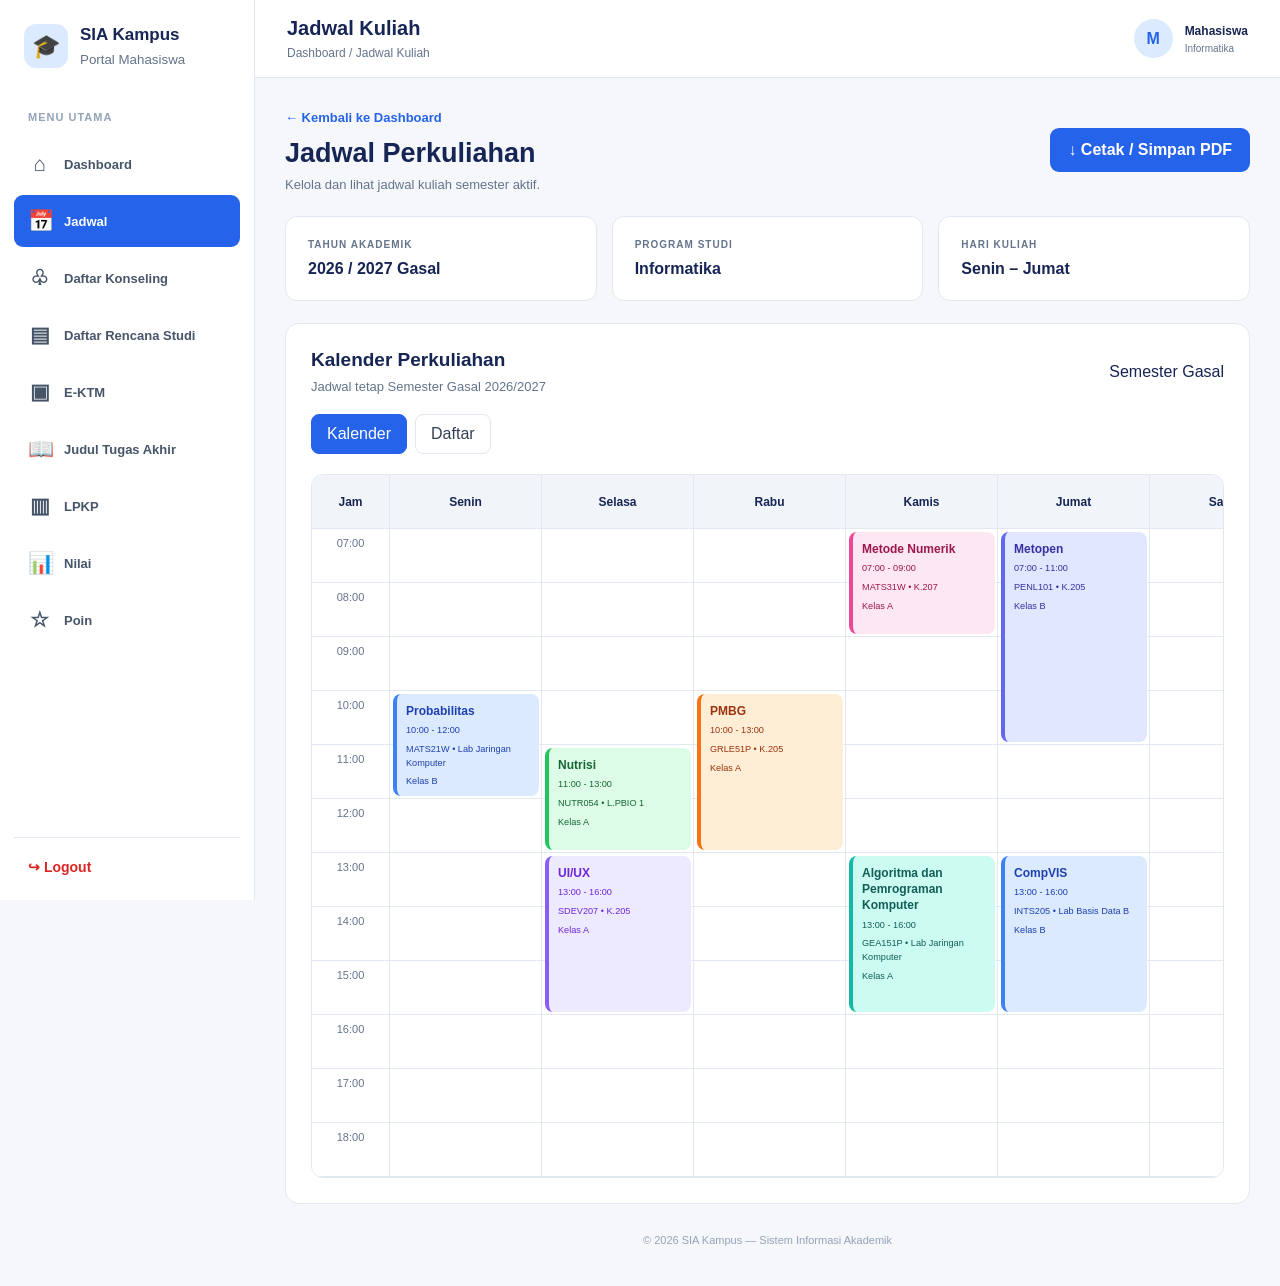
==== pages/jadwal.html @ 53111e45 "Jadwal ak" ====
<!DOCTYPE html>
<html lang="id">
<head>
  <meta charset="UTF-8">
  <meta name="viewport" content="width=device-width, initial-scale=1.0">
  <title>Jadwal Kuliah | SIA Kampus</title>

  <link rel="stylesheet" href="../assets/css/dashboard.css">
  <link rel="stylesheet" href="../assets/css/jadwal.css">
</head>
<body>

<div class="app">

  <aside class="sidebar" id="sidebar">
    <div class="brand">
      <div class="brand-logo">🎓</div>
      <div>
        <h2>SIA Kampus</h2>
        <small>Portal Mahasiswa</small>
      </div>
    </div>

    <p class="menu-label">MENU UTAMA</p>

    <nav class="navigation" aria-label="Navigasi utama">
      <a href="dashboard.html" class="nav-link">
        <span>⌂</span> Dashboard
      </a>

        <a href="jadwal.html" class="nav-link active">
            <span>📅</span>
            Jadwal
        </a>

      <a href="daftar konseling.html" class="nav-link">
        <span>♧</span> Daftar Konseling
      </a>

      <a href="daftar rencana studi.html" class="nav-link">
        <span>▤</span> Daftar Rencana Studi
      </a>

      <a href="e-ktm.html" class="nav-link">
        <span>▣</span> E-KTM
      </a>

      <a href="judul tugas akhir.html" class="nav-link">
        <span>📖</span> Judul Tugas Akhir
      </a>

      <a href="lpkp.html" class="nav-link">
        <span>▥</span> LPKP
      </a>

      <a href="nilai.html" class="nav-link">
        <span>📊</span> Nilai
      </a>

      <a href="poin.html" class="nav-link">
        <span>☆</span> Poin
      </a>
    </nav>

    <div class="sidebar-footer">
      <a href="../index.html" class="logout">↪ Logout</a>
    </div>
  </aside>

  <div class="main-area">
    <header class="topbar">
      <button id="menuButton" class="menu-button"
        aria-label="Buka menu" aria-expanded="false"
        aria-controls="sidebar">☰</button>

      <div class="header-title">
        <h2>Jadwal Kuliah</h2>
        <p>Dashboard / Jadwal Kuliah</p>
      </div>

      <div class="user-profile">
        <div class="avatar">M</div>
        <div class="user-info">
          <strong>Mahasiswa</strong>
          <small>Informatika</small>
        </div>
      </div>
    </header>

    <main class="content jadwal-page">

      <div class="jadwal-heading">
        <div>
          <a href="dashboard.html" class="back-link">
            ← Kembali ke Dashboard
          </a>
          <h1>Jadwal Perkuliahan</h1>
          <p>Kelola dan lihat jadwal kuliah semester aktif.</p>
        </div>
        <button class="download-btn" id="printSchedule">
          ↓ Cetak / Simpan PDF
        </button>
      </div>

      <section class="jadwal-info">
        <div>
          <span class="info-label">TAHUN AKADEMIK</span>
          <strong>2026 / 2027 Gasal</strong>
        </div>
        <div>
          <span class="info-label">PROGRAM STUDI</span>
          <strong>Informatika</strong>
        </div>
        <div>
          <span class="info-label">HARI KULIAH</span>
          <strong>Senin – Jumat</strong>
        </div>
      </section>

      <section class="panel jadwal-panel">

<div class="jadwal-toolbar">
  <div>
    <h2>Kalender Perkuliahan</h2>
    <p>Jadwal tetap Semester Gasal 2026/2027</p>
  </div>

  <span class="semester-badge">
    Semester Gasal
  </span>
</div>

        <div class="view-controls">
          <button class="view-btn active" data-view="calendar">
            Kalender
          </button>
          <button class="view-btn" data-view="list">
            Daftar
          </button>
        </div>

        <div class="calendar-scroll" id="calendarView">
          <div class="calendar-grid" id="calendarGrid"></div>
        </div>

        <div id="listView" class="list-view" hidden></div>
      </section>

      <footer class="page-footer">
        © 2026 SIA Kampus — Sistem Informasi Akademik
      </footer>
    </main>
  </div>
</div>

<script src="../assets/js/jadwal.js"></script>
</body>
</html>
---- assets/css/dashboard.css ----
:root {
  --primary: #2563eb;
  --primary-dark: #1e40af;
  --background: #f5f7fb;
  --surface: #ffffff;
  --text: #172554;
  --muted: #64748b;
  --border: #e2e8f0;
}

* {
  box-sizing: border-box;
}

html {
  scroll-behavior: smooth;
}

body {
  margin: 0;
  font-family: Arial, sans-serif;
  color: var(--text);
  background: var(--background);
}

button, a {
  font: inherit;
}

a {
  text-decoration: none;
  color: inherit;
}

button {
  cursor: pointer;
}

.app {
  display: flex;
  min-height: 100vh;
}

/* SIDEBAR */

.sidebar {
  width: 255px;
  flex-shrink: 0;
  background: white;
  border-right: 1px solid var(--border);
  display: flex;
  flex-direction: column;
  padding: 24px 14px;
  position: sticky;
  top: 0;
  height: 100vh;
  overflow-y: auto;
}

.brand {
  display: flex;
  align-items: center;
  gap: 12px;
  padding: 0 10px 32px;
}

.brand-logo {
  background: #dbeafe;
  width: 44px;
  height: 44px;
  display: grid;
  place-items: center;
  border-radius: 12px;
  font-size: 23px;
}

.brand h2 {
  font-size: 17px;
  margin: 0 0 5px;
}

.brand small {
  color: var(--muted);
}

.menu-label {
  font-size: 11px;
  color: #94a3b8;
  font-weight: bold;
  letter-spacing: 1px;
  padding-left: 14px;
  margin-bottom: 15px;
}

.navigation {
  display: flex;
  flex-direction: column;
  gap: 5px;
}

.nav-link {
  display: flex;
  align-items: center;
  gap: 13px;
  width: 100%;
  border: none;
  text-align: left;
  background: transparent;
  color: #475569;
  padding: 14px;
  border-radius: 9px;
  font-size: 13px;
  font-weight: 600;
  transition: 0.2s;
}

.nav-link > span:first-child {
  font-size: 21px;
  width: 23px;
  text-align: center;
}

.nav-link:hover,
.nav-link.active {
  background: #eff6ff;
  color: var(--primary);
}

.nav-link.active {
  background: var(--primary);
  color: white;
}

.arrow {
  margin-left: auto;
}

.submenu {
  padding: 5px 0 10px 48px;
}

.submenu[hidden] {
  display: none;
}

.submenu a {
  display: block;
  color: var(--muted);
  padding: 10px 5px;
  font-size: 13px;
}

.submenu a:hover {
  color: var(--primary);
}

.sidebar-footer {
  margin-top: auto;
  padding: 20px 14px 0;
  border-top: 1px solid var(--border);
}

.logout {
  font-size: 14px;
  color: #dc2626;
  font-weight: 600;
}

/* MAIN */

.main-area {
  flex: 1;
  min-width: 0;
}

.topbar {
  background: white;
  border-bottom: 1px solid var(--border);
  min-height: 78px;
  display: flex;
  align-items: center;
  padding: 15px 32px;
  gap: 15px;
}

.header-title {
  flex: 1;
}

.header-title h2 {
  font-size: 20px;
  margin: 0 0 6px;
}

.header-title p {
  font-size: 12px;
  color: var(--muted);
  margin: 0;
}

.user-profile {
  display: flex;
  align-items: center;
  gap: 12px;
}

.avatar {
  width: 39px;
  height: 39px;
  border-radius: 50%;
  background: #dbeafe;
  color: var(--primary);
  display: grid;
  place-items: center;
  font-weight: bold;
}

.user-info {
  display: flex;
  flex-direction: column;
  gap: 5px;
  font-size: 12px;
}

.user-info small {
  color: var(--muted);
}

.menu-button {
  display: none;
  border: 0;
  background: none;
  font-size: 23px;
  color: var(--text);
}

.content {
  padding: 30px;
  max-width: 1600px;
  margin: auto;
}

/* WELCOME */

.welcome-banner {
  background: linear-gradient(115deg, #1e40af, #3b82f6);
  color: white;
  padding: 35px;
  border-radius: 16px;
  display: flex;
  align-items: center;
  justify-content: space-between;
  overflow: hidden;
}

.welcome-banner p {
  margin: 0 0 12px;
  color: #bfdbfe;
}

.welcome-banner h1 {
  font-size: clamp(23px, 3vw, 30px);
  margin: 0 0 14px;
}

.welcome-banner span {
  color: #dbeafe;
  font-size: 13px;
  line-height: 1.7;
}

.welcome-icon {
  font-size: 84px;
  opacity: 0.9;
}

.student-card {
  margin-top: 22px;
  padding: 23px 26px;
  background: white;
  border: 1px solid var(--border);
  border-radius: 14px;
  display: flex;
  justify-content: space-between;
  align-items: center;
  gap: 12px;
}

.eyebrow {
  font-size: 10px !important;
  color: var(--primary) !important;
  font-weight: 700;
  letter-spacing: 1px;
}

.student-card h2 {
  font-size: 19px;
  margin: 10px 0;
}

.student-card p {
  font-size: 13px;
  color: var(--muted);
  margin: 0;
}

.status-badge {
  font-size: 12px;
  color: #15803d;
  background: #dcfce7;
  border-radius: 30px;
  padding: 8px 14px;
  white-space: nowrap;
}

/* STATISTICS */

.summary-grid {
  display: grid;
  grid-template-columns: repeat(3, 1fr);
  gap: 18px;
  margin: 22px 0;
}

.stat-card {
  display: flex;
  align-items: center;
  gap: 16px;
  background: white;
  border: 1px solid var(--border);
  border-radius: 14px;
  padding: 23px;
}

.stat-icon {
  width: 54px;
  height: 54px;
  border-radius: 12px;
  display: grid;
  place-items: center;
  font-size: 24px;
  flex-shrink: 0;
}

.blue { background: #dbeafe; }
.green { background: #dcfce7; }
.purple { background: #ede9fe; }

.stat-card p {
  color: var(--muted);
  font-size: 12px;
  margin: 0 0 7px;
}

.stat-card h2 {
  font-size: 28px;
  margin: 0 0 7px;
}

.stat-card .stat-text {
  font-size: 19px;
}

.stat-card small {
  color: var(--muted);
  font-size: 11px;
}

/* CONTENT PANELS */

.dashboard-grid {
  display: grid;
  grid-template-columns: 1.45fr 1fr;
  gap: 22px;
}

.panel {
  background: white;
  padding: 24px;
  border: 1px solid var(--border);
  border-radius: 14px;
  min-width: 0;
}

.section-heading {
  display: flex;
  justify-content: space-between;
  align-items: center;
  margin-bottom: 22px;
}

.section-heading h2 {
  font-size: 17px;
  margin: 0 0 7px;
}

.section-heading p {
  font-size: 12px;
  color: var(--muted);
  margin: 0;
}

.day-tabs {
  display: grid;
  grid-template-columns: repeat(6, 1fr);
  gap: 6px;
  background: #f1f5f9;
  border-radius: 10px;
  padding: 5px;
  margin-bottom: 18px;
}

.day-tabs button {
  padding: 12px 3px;
  background: transparent;
  border: none;
  color: var(--muted);
  border-radius: 8px;
  font-size: 12px;
}

.day-tabs button.selected {
  color: white;
  background: var(--primary);
  font-weight: bold;
}

.schedule-list {
  display: flex;
  flex-direction: column;
  gap: 10px;
}

.schedule-item {
  padding: 15px;
  background: #f8fafc;
  border-radius: 10px;
  border-left: 3px solid var(--primary);
  display: flex;
  gap: 16px;
  align-items: flex-start;
}

.schedule-time {
  min-width: 80px;
  color: var(--primary);
  font-size: 12px;
  font-weight: bold;
}

.schedule-detail h3 {
  font-size: 13px;
  margin: 0 0 6px;
  line-height: 1.4;
}

.schedule-detail p {
  color: var(--muted);
  font-size: 11px;
  margin: 0;
  line-height: 1.7;
}

.empty-state {
  text-align: center;
  padding: 25px;
  color: var(--muted);
  font-size: 13px;
}

/* ANNOUNCEMENTS */

.announcement {
  padding: 16px 0;
  border-bottom: 1px solid var(--border);
}

.announcement:last-child {
  border-bottom: none;
}

.announcement h3 {
  font-size: 13px;
  margin: 12px 0 7px;
}

.announcement p {
  font-size: 12px;
  color: var(--muted);
  line-height: 1.7;
  margin: 0;
}

.tag {
  display: inline-block;
  padding: 5px 9px;
  border-radius: 6px;
  font-size: 10px;
  font-weight: bold;
}

.important {
  background: #fee2e2;
  color: #b91c1c;
}

.academic {
  background: #dbeafe;
  color: #1d4ed8;
}

.finance {
  background: #fef3c7;
  color: #92400e;
}

/* QUICK ACCESS */

.quick-section {
  margin-top: 22px;
}

.quick-grid {
  display: grid;
  grid-template-columns: repeat(4, 1fr);
  gap: 15px;
}

.quick-card {
  background: #f8fafc;
  border: 1px solid var(--border);
  border-radius: 12px;
  padding: 23px 12px;
  display: flex;
  flex-direction: column;
  align-items: center;
  gap: 10px;
  text-align: center;
  transition: 0.2s;
}

.quick-card:hover {
  background: #eff6ff;
  border-color: #bfdbfe;
  transform: translateY(-2px);
}

.quick-card > span {
  font-size: 28px;
}

.quick-card strong {
  font-size: 13px;
}

.quick-card small {
  font-size: 11px;
  color: var(--muted);
}

.section-preview {
  margin-top: 22px;
  scroll-margin-top: 20px;
}

.section-preview[hidden] {
  display: none;
}

.section-preview h2 {
  font-size: 18px;
}

.section-preview p {
  color: var(--muted);
  font-size: 13px;
}

.preview-note {
  background: #f1f5f9;
  padding: 16px;
  border-radius: 10px;
}

.page-footer {
  margin: 30px 0 10px;
  text-align: center;
  font-size: 11px;
  color: #94a3b8;
}

/* RESPONSIVE */

@media (max-width: 1100px) {
  .summary-grid {
    grid-template-columns: repeat(2, 1fr);
  }

  .dashboard-grid {
    grid-template-columns: 1fr;
  }
}

@media (max-width: 768px) {
  .sidebar {
    position: fixed;
    left: -270px;
    top: 0;
    z-index: 100;
    box-shadow: 4px 0 15px rgba(0, 0, 0, 0.08);
    transition: left 0.25s;
  }

  .sidebar.open {
    left: 0;
  }

  .menu-button {
    display: block;
  }

  .topbar {
    padding: 15px 20px;
  }

  .content {
    padding: 18px;
  }

  .summary-grid {
    grid-template-columns: 1fr;
  }

  .quick-grid {
    grid-template-columns: repeat(2, 1fr);
  }

  .welcome-icon {
    display: none;
  }

  .student-card {
    align-items: flex-start;
    flex-direction: column;
  }

  .user-info {
    display: none;
  }
}

@media (max-width: 420px) {
  .panel {
    padding: 17px;
  }

  .schedule-item {
    flex-direction: column;
    gap: 8px;
  }

  .quick-grid {
    gap: 9px;
  }

  .day-tabs button {
    font-size: 11px;
  }

  .schedule-link {
  color: #2563eb;
  font-size: 12px;
  font-weight: 600;
  text-decoration: none;
}

.schedule-link:hover {
  text-decoration: underline;
}
}
---- assets/css/jadwal.css ----
.jadwal-page {
  max-width: 1600px;
}

.jadwal-heading {
  display: flex;
  align-items: center;
  justify-content: space-between;
  gap: 20px;
  margin-bottom: 24px;
}

.jadwal-heading h1 {
  font-size: 27px;
  margin: 12px 0 8px;
}

.jadwal-heading p,
.jadwal-toolbar p {
  color: #64748b;
  font-size: 13px;
  margin: 0;
}

.back-link {
  font-size: 13px;
  color: #2563eb;
  font-weight: 600;
}

.download-btn {
  background: #2563eb;
  border: 0;
  border-radius: 9px;
  color: #fff;
  padding: 13px 18px;
  cursor: pointer;
  font-weight: 600;
}

.download-btn:hover {
  background: #1d4ed8;
}

.jadwal-info {
  display: grid;
  grid-template-columns: repeat(3, 1fr);
  gap: 15px;
  margin-bottom: 22px;
}

.jadwal-info > div {
  display: flex;
  flex-direction: column;
  gap: 10px;
  padding: 22px;
  background: #fff;
  border: 1px solid #e2e8f0;
  border-radius: 12px;
}

.info-label {
  font-size: 10px;
  letter-spacing: 1px;
  font-weight: 700;
  color: #64748b;
}

.jadwal-info strong {
  font-size: 16px;
}

.jadwal-panel {
  padding: 25px;
}

.jadwal-toolbar {
  display: flex;
  justify-content: space-between;
  align-items: center;
  gap: 16px;
  margin-bottom: 20px;
}

.jadwal-toolbar h2 {
  margin: 0 0 8px;
  font-size: 19px;
}

.jadwal-controls {
  display: flex;
  gap: 8px;
}

.jadwal-controls button,
.view-btn {
  background: white;
  border: 1px solid #e2e8f0;
  color: #334155;
  padding: 10px 15px;
  border-radius: 8px;
  cursor: pointer;
}

.jadwal-controls button:hover,
.view-btn:hover {
  background: #eff6ff;
}

.view-controls {
  display: flex;
  gap: 8px;
  margin-bottom: 20px;
}

.view-btn.active {
  background: #2563eb;
  color: white;
  border-color: #2563eb;
}

.calendar-scroll {
  overflow-x: auto;
  border: 1px solid #e2e8f0;
  border-radius: 12px;
}

.calendar-grid {
  display: grid;
  grid-template-columns: 78px repeat(6, minmax(145px, 1fr));
  grid-template-rows: 54px repeat(12, 54px);
  min-width: 990px;
  position: relative;
  background: white;
}

.calendar-corner,
.calendar-day {
  display: flex;
  align-items: center;
  justify-content: center;
  font-size: 12px;
  font-weight: 700;
  background: #f1f5f9;
  border-right: 1px solid #e2e8f0;
  border-bottom: 1px solid #e2e8f0;
}

.calendar-day.today {
  background: #dbeafe;
  color: #1d4ed8;
}

.calendar-time {
  display: flex;
  justify-content: center;
  padding-top: 8px;
  border-right: 1px solid #e2e8f0;
  border-bottom: 1px solid #e2e8f0;
  font-size: 11px;
  color: #64748b;
}

.calendar-cell {
  border-right: 1px solid #e2e8f0;
  border-bottom: 1px solid #e2e8f0;
}

.course-event {
  z-index: 1;
  padding: 9px;
  margin: 3px;
  border-radius: 8px;
  overflow: hidden;
  display: flex;
  flex-direction: column;
  gap: 5px;
  border-left: 4px solid;
  font-size: 11px;
}

.course-event strong {
  font-size: 12px;
  line-height: 1.35;
}

.course-event small {
  line-height: 1.5;
}

.course-event.blue {
  color: #1e40af;
  background: #dbeafe;
  border-color: #3b82f6;
}

.course-event.purple {
  color: #6d28d9;
  background: #ede9fe;
  border-color: #8b5cf6;
}

.course-event.green {
  color: #166534;
  background: #dcfce7;
  border-color: #22c55e;
}

.course-event.orange {
  color: #9a3412;
  background: #ffedd5;
  border-color: #f97316;
}

.course-event.pink {
  color: #9d174d;
  background: #fce7f3;
  border-color: #ec4899;
}

.course-event.teal {
  color: #115e59;
  background: #ccfbf1;
  border-color: #14b8a6;
}

.course-event.indigo {
  color: #3730a3;
  background: #e0e7ff;
  border-color: #6366f1;
}

/* TAMPILAN DAFTAR */

.list-view[hidden],
.calendar-scroll[hidden] {
  display: none;
}

.list-view {
  display: flex;
  flex-direction: column;
  gap: 18px;
}

.list-day {
  border: 1px solid #e2e8f0;
  border-radius: 12px;
  overflow: hidden;
}

.list-day h3 {
  padding: 15px;
  margin: 0;
  background: #f8fafc;
  font-size: 14px;
}

.list-course {
  display: flex;
  gap: 20px;
  padding: 16px;
  border-top: 1px solid #e2e8f0;
}

.list-course-time {
  min-width: 105px;
  font-size: 12px;
  font-weight: 700;
  color: #2563eb;
}

.list-course strong {
  display: block;
  font-size: 14px;
  margin-bottom: 7px;
}

.list-course p {
  color: #64748b;
  font-size: 12px;
  margin: 0;
  line-height: 1.7;
}

.no-course {
  color: #94a3b8;
  padding: 18px;
  font-size: 13px;
}

@media (max-width: 768px) {
  .jadwal-heading,
  .jadwal-toolbar {
    align-items: flex-start;
    flex-direction: column;
  }

  .jadwal-info {
    grid-template-columns: 1fr;
  }

  .jadwal-heading h1 {
    font-size: 23px;
  }

  .jadwal-controls {
    width: 100%;
  }

  .jadwal-controls button {
    flex: 1;
  }

  .jadwal-panel {
    padding: 16px;
  }

  .calendar-grid {
    min-width: 990px;
  }

  .list-course {
    flex-direction: column;
    gap: 8px;
  }
}

@media print {
  .sidebar,
  .topbar,
  .back-link,
  .download-btn,
  .jadwal-controls,
  .view-controls,
  .page-footer {
    display: none !important;
  }

  body,
  .main-area,
  .content,
  .jadwal-panel {
    background: white;
    padding: 0;
    margin: 0;
    border: 0;
    box-shadow: none;
  }

  .calendar-scroll {
    overflow: visible;
  }

  .calendar-grid {
    min-width: 0;
  }

  @page {
    size: A4 landscape;
    margin: 10mm;
  }


.semester-badge {
  display: inline-flex;
  align-items: center;
  background: #dbeafe;
  color: #1d4ed8;
  padding: 9px 15px;
  border-radius: 20px;
  font-size: 12px;
  font-weight: 600;
  white-space: nowrap;
}

}
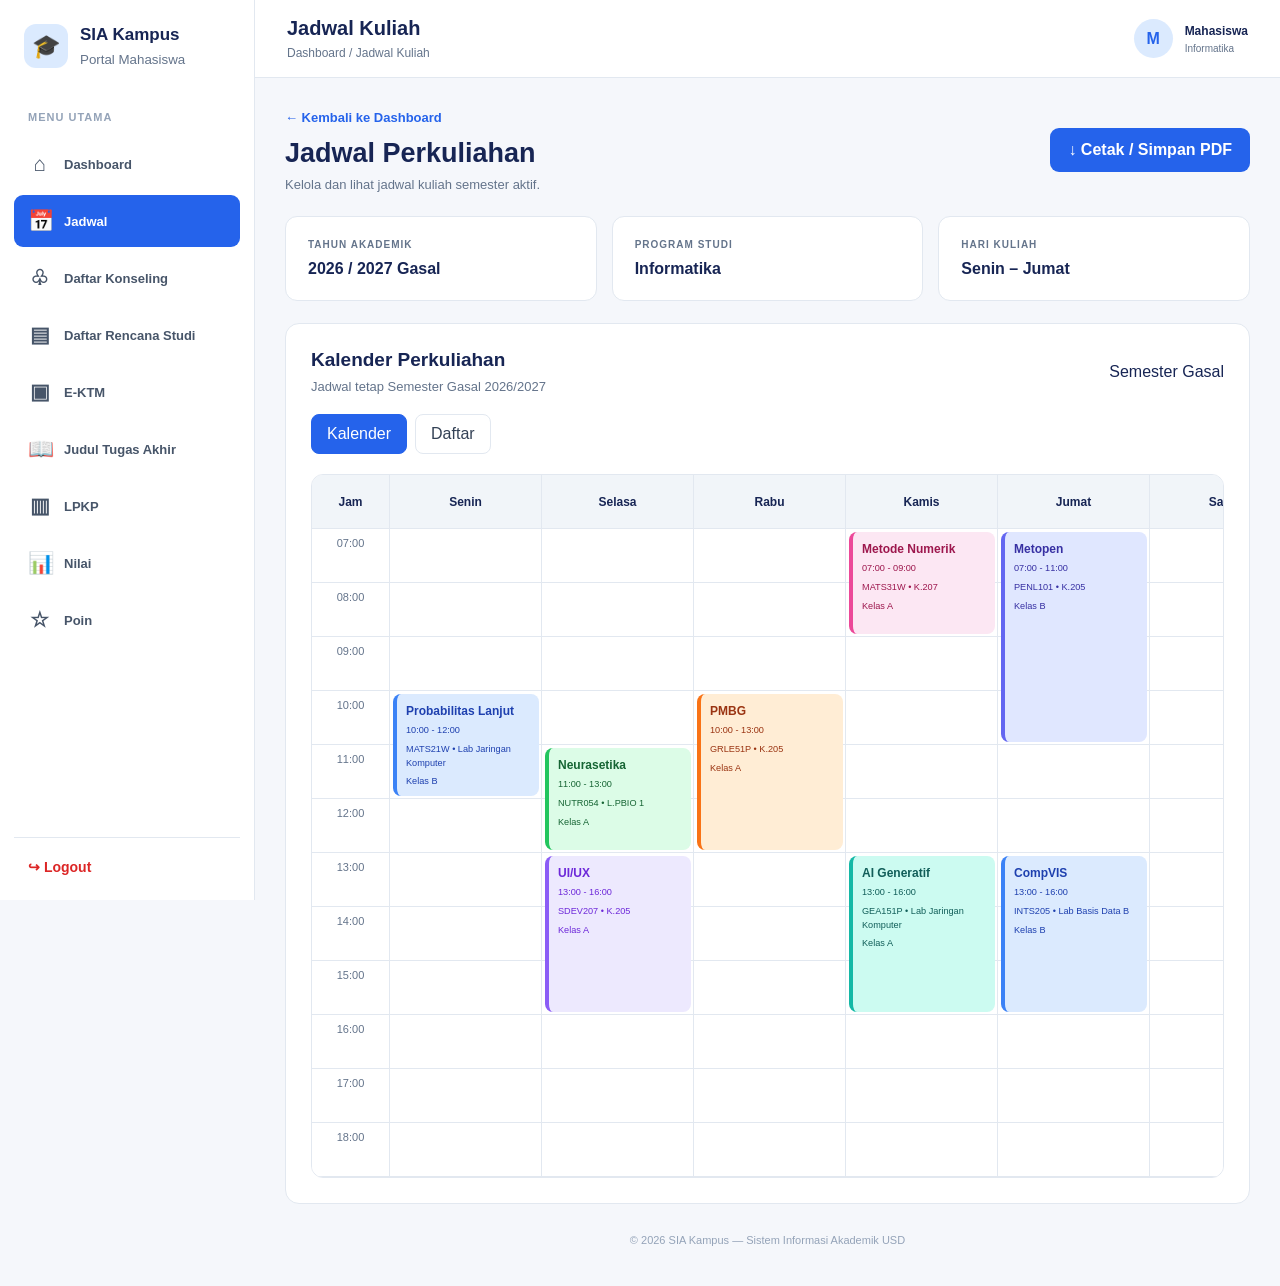
==== commit b3955337: "full yeah" ====
--- a/pages/jadwal.html
+++ b/pages/jadwal.html
@@ -148,7 +148,7 @@
       </section>
 
       <footer class="page-footer">
-        © 2026 SIA Kampus — Sistem Informasi Akademik
+        © 2026 SIA Kampus — Sistem Informasi Akademik USD
       </footer>
     </main>
   </div>
